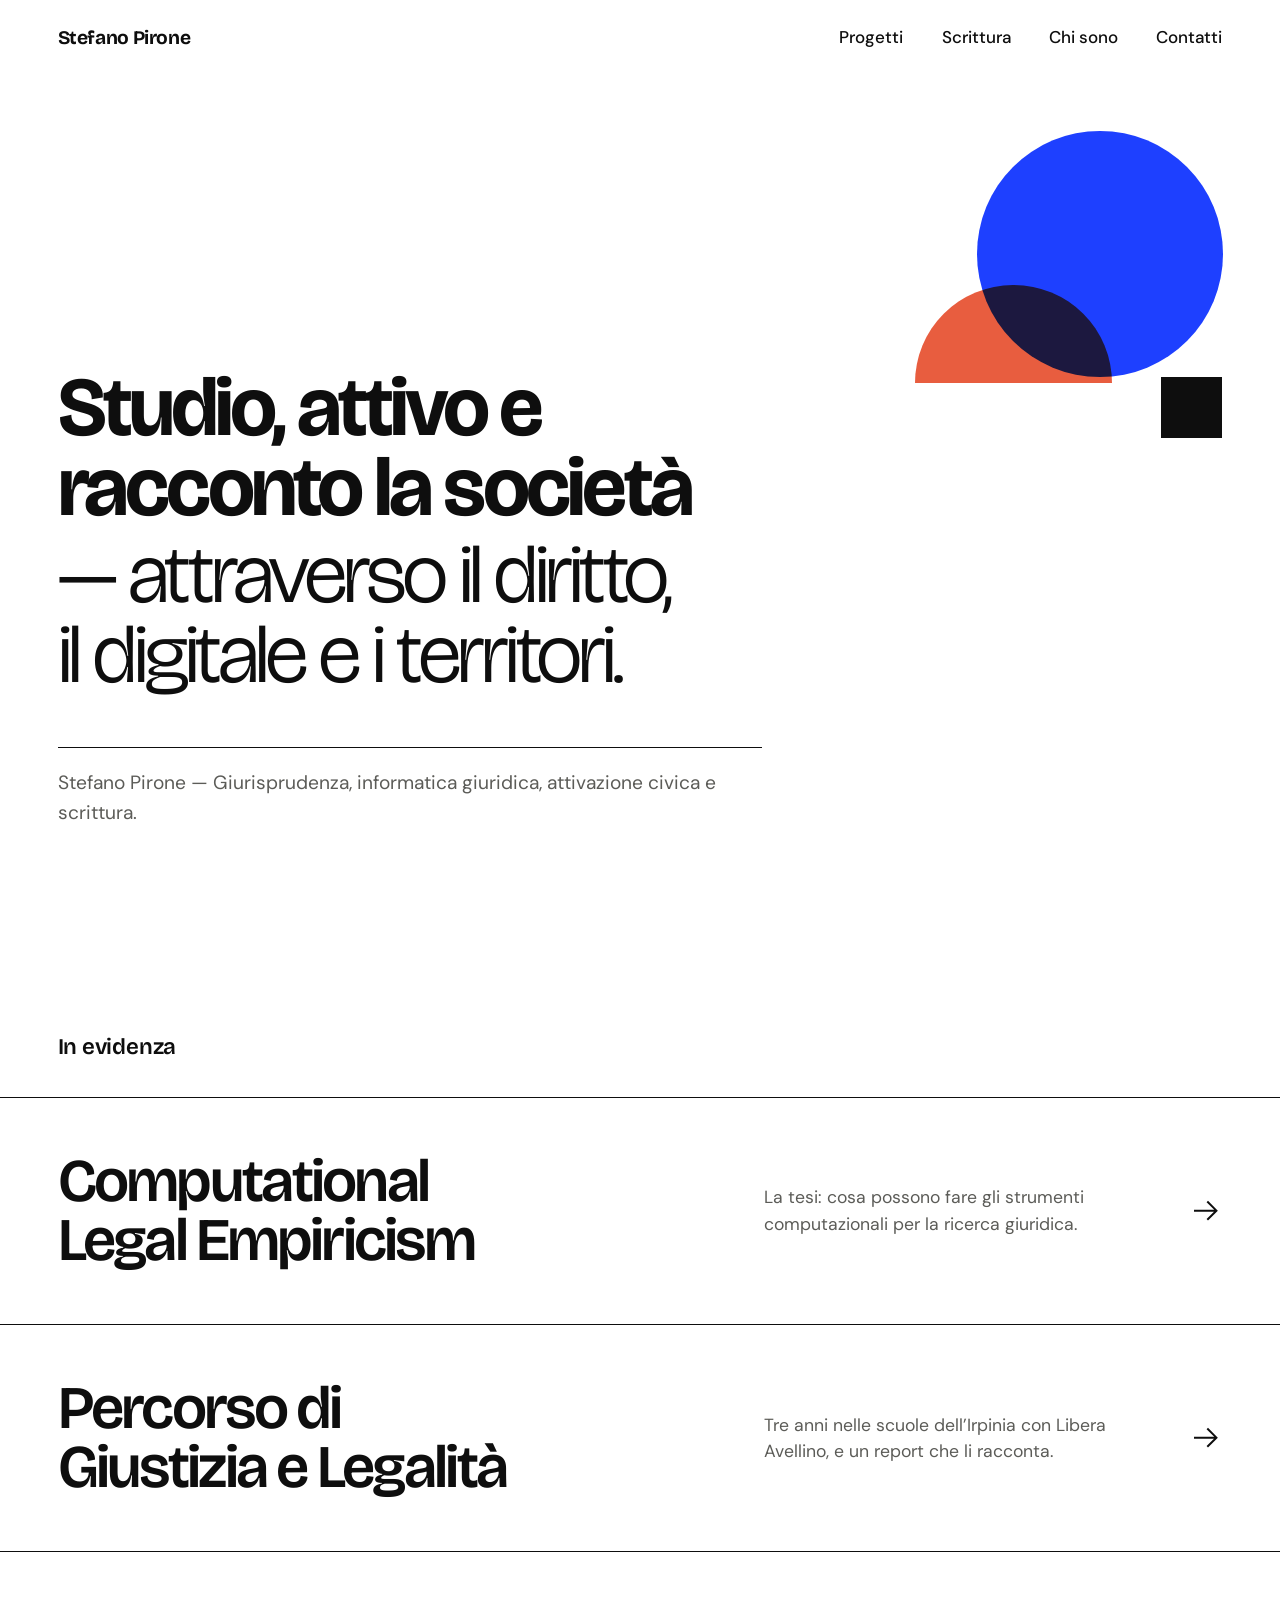
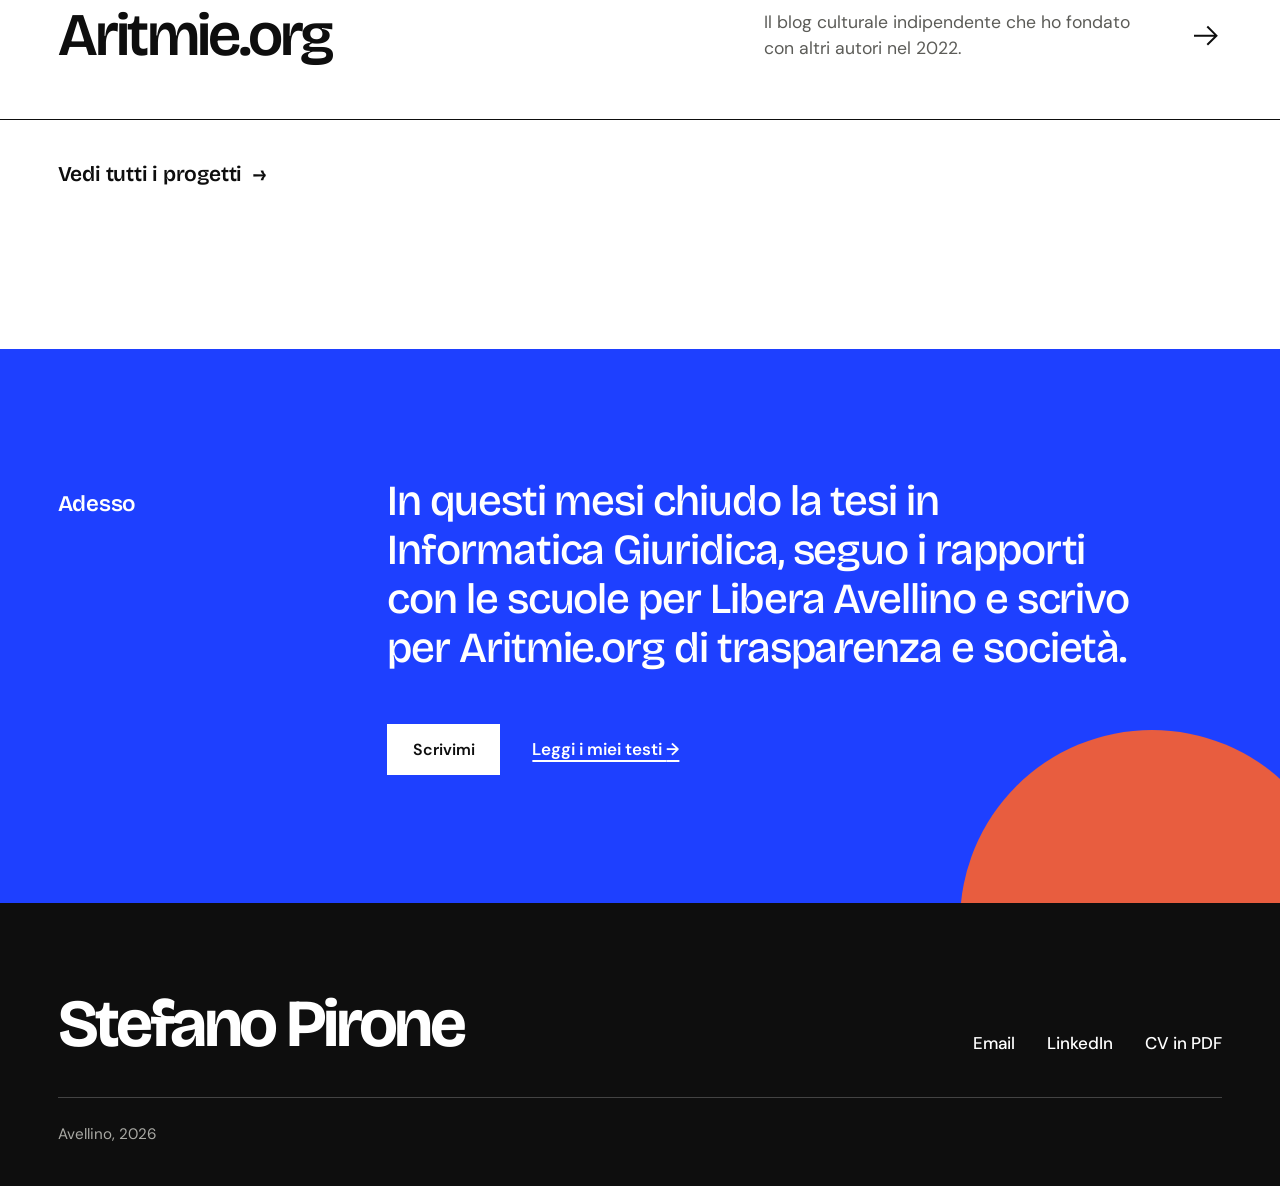
==== index.html @ c784db2e "Add files via upload" ====
<!doctype html>
<html lang="it">
<head>
  <meta charset="utf-8" />
  <meta name="viewport" content="width=device-width, initial-scale=1" />
  <title>Stefano Pirone</title>
  <meta name="description" content="Stefano Pirone. Studio, attivo e racconto la società attraverso il diritto, il digitale e i territori. Giurisprudenza, informatica giuridica, attivazione civica e scrittura." />
  <meta name="theme-color" content="#FFFFFF" />
  <meta property="og:type" content="website" />
  <meta property="og:locale" content="it_IT" />
  <meta property="og:title" content="Stefano Pirone" />
  <meta property="og:description" content="Studio, attivo e racconto la società attraverso il diritto, il digitale e i territori." />
  <link rel="icon" href="/assets/favicon.svg" type="image/svg+xml" />

  <link rel="preconnect" href="https://fonts.googleapis.com" />
  <link rel="preconnect" href="https://fonts.gstatic.com" crossorigin />
  <link rel="stylesheet" href="https://fonts.googleapis.com/css2?family=Bricolage+Grotesque:opsz,wght@12..96,300..800&family=DM+Sans:opsz,wght@9..40,400..600&display=swap" />
  <link rel="stylesheet" href="/assets/css/style.css" />

  <script>document.documentElement.className += " js";</script>
  <script src="/data/content.js" defer></script>
  <script src="/assets/js/main.js" defer></script>
</head>
<body>
  <a class="skip-link" href="#contenuto">Vai al contenuto</a>

  <!-- ============ NAVBAR ============ -->
  <header class="nav">
    <div class="nav__inner wrap">
      <a class="nav__brand" href="/">Stefano Pirone</a>

      <button class="nav__toggle" type="button" aria-expanded="false" aria-controls="nav-menu">
        <span class="nav__toggle-label">Menu</span>
        <span class="nav__toggle-icon" aria-hidden="true"><span></span><span></span></span>
      </button>

      <nav class="nav__menu" id="nav-menu" aria-label="Navigazione principale">
        <ul class="nav__links">
          <li><a href="/progetti" data-section="progetti">Progetti</a></li>
          <li><a href="/scrittura" data-section="scrittura">Scrittura</a></li>
          <li><a href="/chi-sono" data-section="chi-sono">Chi sono</a></li>
          <li><a href="/contatti" data-section="contatti">Contatti</a></li>
        </ul>
      </nav>
    </div>
  </header>

  <main id="contenuto" tabindex="-1">

    <!-- ===================================================== HOME -->
    <section class="view" data-view="home" aria-labelledby="home-title">
      <div class="hero wrap">
        <h1 class="hero__title" id="home-title" tabindex="-1">
          <span class="hero__line"><span class="v v--1">Studio</span>, <span class="v v--2">attivo</span> e <span class="v v--3">racconto</span> la società</span>
          <span class="hero__line hero__tail">— attraverso il diritto, il digitale e i territori.</span>
        </h1>
        <p class="hero__sub">Stefano Pirone — Giurisprudenza, informatica giuridica, attivazione civica e scrittura.</p>

        <div class="hero__art" aria-hidden="true">
          <span class="shape shape--circle"></span>
          <span class="shape shape--half"></span>
          <span class="shape shape--square"></span>
        </div>
      </div>

      <div class="featured">
        <div class="wrap">
          <h2 class="section-title">In evidenza</h2>
        </div>
        <ul class="rows rows--big" id="featured-list"></ul>
        <div class="wrap">
          <a class="more" href="/progetti">Vedi tutti i progetti <span class="more__arrow" aria-hidden="true">→</span></a>
        </div>
      </div>

      <div class="now">
        <div class="wrap now__inner">
          <h2 class="now__title">Adesso</h2>
          <p class="now__text" id="now-text"></p>
          <div class="now__actions">
            <a class="btn btn--light" href="/contatti">Scrivimi</a>
            <a class="link-light" href="/scrittura">Leggi i miei testi <span aria-hidden="true">→</span></a>
          </div>
        </div>
        <span class="now__shape" aria-hidden="true"></span>
      </div>
    </section>

    <!-- ================================================= PROGETTI -->
    <section class="view" data-view="progetti" aria-labelledby="projects-title">
      <header class="page-head wrap">
        <h1 class="page-title" id="projects-title" tabindex="-1">Progetti</h1>
        <p class="page-intro">Tre modi di stare dentro la società: analizzarla, attivarla, raccontarla.</p>

        <div class="filters" role="group" aria-label="Filtra i progetti">
          <button class="filter" type="button" data-filter="tutti" aria-pressed="true">Tutti</button>
          <button class="filter" type="button" data-filter="analizzare" aria-pressed="false">Analizzare</button>
          <button class="filter" type="button" data-filter="attivare" aria-pressed="false">Attivare</button>
          <button class="filter" type="button" data-filter="raccontare" aria-pressed="false">Raccontare</button>
        </div>
        <p class="sr-only" id="filter-status" role="status" aria-live="polite"></p>
      </header>

      <ul class="rows rows--list" id="projects-list"></ul>
    </section>

    <!-- ========================================= SCHEDA PROGETTO -->
    <section class="view" data-view="progetto" aria-labelledby="project-title">
      <article class="detail" id="project-detail"></article>
    </section>

    <!-- ================================================ SCRITTURA -->
    <section class="view" data-view="scrittura" aria-labelledby="writing-title">
      <header class="page-head wrap">
        <h1 class="page-title" id="writing-title" tabindex="-1">Scrittura</h1>
        <p class="page-intro">Report, articoli e appunti. Quello che scrivo per capire meglio quello che faccio.</p>
      </header>

      <ol class="rows rows--list" id="writing-list"></ol>
    </section>

    <!-- ================================================= CHI SONO -->
    <section class="view" data-view="chi-sono" aria-labelledby="about-title">
      <header class="page-head wrap">
        <h1 class="page-title" id="about-title" tabindex="-1">Chi sono</h1>
      </header>

      <div class="about wrap">
        <div class="about__bio" id="about-bio"></div>
        <div class="about__art" aria-hidden="true">
          <span class="shape shape--circle"></span>
          <span class="shape shape--half"></span>
        </div>
      </div>

      <div class="education wrap">
        <h2 class="section-title">Formazione</h2>
        <ul class="education__list" id="education-list"></ul>
      </div>

      <div class="cv">
        <div class="wrap cv__inner">
          <p class="cv__text">Il percorso completo, con date ed esperienze, è nel CV.</p>
          <a class="btn btn--dark" id="cv-link" href="/files/cv-stefano-pirone.pdf" target="_blank" rel="noopener">
            Scarica il CV in PDF <span aria-hidden="true">↓</span><span class="sr-only"> (si apre in una nuova scheda)</span>
          </a>
        </div>
      </div>
    </section>

    <!-- ================================================= CONTATTI -->
    <section class="view" data-view="contatti" aria-labelledby="contact-title">
      <div class="contact wrap">
        <div class="contact__intro">
          <h1 class="page-title" id="contact-title" tabindex="-1">Scrivimi.</h1>
          <p class="page-intro">Per collaborazioni editoriali, progetti civici, ricerca o opportunità di lavoro.</p>
          <ul class="contact__links">
            <li><a class="contact__email" href="mailto:stefano.pirone18@gmail.com">stefano.pirone18@gmail.com</a></li>
            <li><a class="contact__linkedin" href="https://www.linkedin.com/in/stefano-pirone" target="_blank" rel="noopener">LinkedIn <span aria-hidden="true">↗</span><span class="sr-only"> (si apre in una nuova scheda)</span></a></li>
          </ul>
        </div>

        <!-- Modulo statico: Netlify Forms lo rileva al deploy. Non rinominare i campi. -->
        <form class="form" name="contatti" method="POST" action="/grazie" data-netlify="true" netlify-honeypot="bot-field" novalidate>
          <input type="hidden" name="form-name" value="contatti" />
          <input type="hidden" name="subject" value="Nuovo messaggio dal sito — %{submissionId}" />
          <p class="hidden-field" aria-hidden="true">
            <label>Non compilare questo campo: <input name="bot-field" tabindex="-1" autocomplete="off" /></label>
          </p>

          <div class="field">
            <label for="f-nome">Nome</label>
            <input id="f-nome" name="nome" type="text" autocomplete="name" required aria-describedby="e-nome" />
            <p class="field__error" id="e-nome"></p>
          </div>
          <div class="field">
            <label for="f-email">Email</label>
            <input id="f-email" name="email" type="email" autocomplete="email" required aria-describedby="e-email" />
            <p class="field__error" id="e-email"></p>
          </div>
          <div class="field">
            <label for="f-messaggio">Messaggio</label>
            <textarea id="f-messaggio" name="messaggio" rows="5" required aria-describedby="e-messaggio"></textarea>
            <p class="field__error" id="e-messaggio"></p>
          </div>

          <div class="form__actions">
            <button class="btn btn--blue" type="submit">Invia <span aria-hidden="true">→</span></button>
            <p class="form__status" role="status" aria-live="polite"></p>
          </div>
        </form>
      </div>
    </section>

    <!-- ====================================================== 404 -->
    <section class="view" data-view="404" aria-labelledby="nf-title">
      <header class="page-head wrap">
        <h1 class="page-title" id="nf-title" tabindex="-1">Questa pagina non c’è.</h1>
        <p class="page-intro">Forse il link è cambiato. Riparti dalla home o dai progetti.</p>
        <p><a class="more" href="/">Torna alla home <span class="more__arrow" aria-hidden="true">→</span></a></p>
      </header>
    </section>
  </main>

  <!-- ============ FOOTER ============ -->
  <footer class="footer">
    <div class="wrap footer__inner">
      <p class="footer__name"><a href="/">Stefano Pirone</a></p>
      <ul class="footer__links">
        <li><a href="mailto:stefano.pirone18@gmail.com">Email</a></li>
        <li><a href="https://www.linkedin.com/in/stefano-pirone" target="_blank" rel="noopener">LinkedIn<span class="sr-only"> (si apre in una nuova scheda)</span></a></li>
        <li><a href="/files/cv-stefano-pirone.pdf" target="_blank" rel="noopener">CV in PDF<span class="sr-only"> (si apre in una nuova scheda)</span></a></li>
      </ul>
      <p class="footer__meta">Avellino, <span id="year">2026</span></p>
    </div>
  </footer>
</body>
</html>
---- assets/css/style.css ----
/* =====================================================================
   Stefano Pirone — design system
   Palette a blocchi di colore: bianco, nero, blu cobalto pieno,
   terracotta per gli accenti, grigio chiarissimo per gli stacchi.
   Titoli: Bricolage Grotesque · Testi: DM Sans
   ===================================================================== */

:root {
  --white: #ffffff;
  --ink: #0e0e0e;
  --blue: #1e40ff;
  --terra: #e85d3f;
  --mist: #f3f3f1;
  --muted: #5c5c58;          /* testo secondario su bianco (contrasto 6,6:1) */
  --error: #b5361c;          /* terracotta scura, leggibile su bianco */

  --display: "Bricolage Grotesque", "Helvetica Neue", Arial, sans-serif;
  --sans: "DM Sans", "Helvetica Neue", Arial, sans-serif;

  --max: 1440px;
  --pad: clamp(20px, 4.5vw, 72px);
  /* margine interno per gli elementi a tutta larghezza, allineato al contenuto */
  --bleed: max(var(--pad), calc((100% - var(--max)) / 2 + var(--pad)));
  --nav-h: 76px;

  --ease: cubic-bezier(0.22, 1, 0.36, 1);
}

/* ---------- Base ---------- */
*, *::before, *::after { box-sizing: border-box; }

html {
  -webkit-text-size-adjust: 100%;
  text-size-adjust: 100%;
  scroll-padding-top: calc(var(--nav-h) + 16px);
}

body {
  margin: 0;
  background: var(--white);
  color: var(--ink);
  font-family: var(--sans);
  font-size: 1.0625rem;
  line-height: 1.6;
  -webkit-font-smoothing: antialiased;
  -moz-osx-font-smoothing: grayscale;
  text-rendering: optimizeLegibility;
}
body.menu-open { overflow: hidden; }

h1, h2, h3 { font-family: var(--display); font-weight: 700; margin: 0; text-wrap: balance; }
p { margin: 0; }
a { color: inherit; }
img, svg { display: block; max-width: 100%; }
button, input, textarea { font: inherit; color: inherit; }

::selection { background: var(--blue); color: var(--white); }

:focus-visible { outline: 3px solid var(--blue); outline-offset: 3px; }
[tabindex="-1"]:focus { outline: none; }

.wrap {
  width: 100%;
  max-width: var(--max);
  margin-inline: auto;
  padding-inline: var(--pad);
}

.sr-only {
  position: absolute !important;
  width: 1px; height: 1px;
  padding: 0; margin: -1px;
  overflow: hidden; clip: rect(0 0 0 0);
  white-space: nowrap; border: 0;
}

.skip-link {
  position: absolute; left: 16px; top: -100px; z-index: 100;
  background: var(--ink); color: var(--white);
  padding: 12px 18px; font-weight: 600; text-decoration: none;
}
.skip-link:focus { top: 12px; }

/* Viste: con JavaScript se ne vede una alla volta; senza, tutte in fila */
.js .view { display: none; }
.js .view.is-active { display: block; }

/* =====================================================================
   NAVBAR
   ===================================================================== */
.nav {
  position: sticky; top: 0; z-index: 50;
  background: var(--white);
  border-bottom: 1px solid transparent;
  transition: border-color 0.3s;
  view-transition-name: site-nav;
}
.nav.is-scrolled { border-bottom-color: var(--ink); }

.nav__inner {
  height: var(--nav-h);
  display: flex; align-items: center; justify-content: space-between; gap: 24px;
}

.nav__brand {
  position: relative; z-index: 2;
  font-family: var(--display);
  font-weight: 700; font-size: 1.2rem; letter-spacing: -0.02em;
  text-decoration: none;
}

.nav__links {
  list-style: none; margin: 0; padding: 0;
  display: flex; gap: clamp(20px, 3vw, 44px);
}

.nav__links a,
.footer__links a,
.more,
.contact__linkedin,
.detail__meta a {
  text-decoration: none;
  background-image: linear-gradient(var(--terra), var(--terra));
  background-repeat: no-repeat;
  background-position: 0 100%;
  background-size: 0% 2px;
  transition: background-size 0.4s var(--ease), color 0.25s;
}
.nav__links a { font-weight: 500; padding: 6px 0; }
.nav__links a:hover,
.nav__links a[aria-current="page"],
.footer__links a:hover,
.more:hover,
.contact__linkedin:hover,
.detail__meta a:hover { background-size: 100% 2px; }

.nav__toggle {
  display: none;
  position: relative; z-index: 2;
  align-items: center; gap: 10px;
  background: none; border: 0; padding: 8px 0; cursor: pointer;
  font-weight: 500;
}
.nav__toggle-icon { display: grid; gap: 6px; width: 22px; }
.nav__toggle-icon span {
  display: block; height: 2px; background: currentColor;
  transition: transform 0.35s var(--ease);
}

@media (max-width: 760px) {
  .nav__toggle { display: inline-flex; }

  .nav__menu {
    position: fixed; inset: 0; z-index: 1;
    display: flex; align-items: flex-end;
    padding: calc(var(--nav-h) + 24px) var(--pad) 56px;
    background: var(--blue); color: var(--white);
    opacity: 0; visibility: hidden;
    transition: opacity 0.3s, visibility 0s 0.3s;
  }
  .nav.is-open .nav__menu { opacity: 1; visibility: visible; transition: opacity 0.3s; }
  .nav.is-open { background: var(--blue); border-bottom-color: transparent; }
  .nav.is-open .nav__brand,
  .nav.is-open .nav__toggle { color: var(--white); }
  .nav.is-open :focus-visible { outline-color: var(--white); }

  .nav__links { flex-direction: column; gap: 4px; }
  .nav__links a {
    font-family: var(--display); font-weight: 600;
    font-size: clamp(2.4rem, 11vw, 3.6rem); letter-spacing: -0.035em; line-height: 1.15;
    background-size: 0% 4px;
  }
  .nav__links a[aria-current="page"],
  .nav__links a:hover { background-size: 100% 4px; }

  .nav.is-open .nav__toggle-icon span:first-child { transform: translateY(4px) rotate(45deg); }
  .nav.is-open .nav__toggle-icon span:last-child { transform: translateY(-4px) rotate(-45deg); }
}

/* =====================================================================
   ELEMENTI COMUNI
   ===================================================================== */
.section-title {
  font-weight: 600;
  font-size: clamp(1.15rem, 1rem + 0.5vw, 1.5rem);
  letter-spacing: -0.01em;
  margin-bottom: clamp(20px, 2.5vw, 32px);
}

.more {
  display: inline-flex; align-items: center; gap: 0.5em;
  margin-top: clamp(28px, 3vw, 40px);
  font-family: var(--display); font-weight: 600;
  font-size: clamp(1.1rem, 1rem + 0.4vw, 1.375rem);
  letter-spacing: -0.01em;
  padding-bottom: 4px;
}
.more__arrow { display: inline-block; transition: transform 0.4s var(--ease); }
.more:hover .more__arrow { transform: translateX(6px); }

.btn {
  display: inline-flex; align-items: center; gap: 0.6em;
  padding: 1rem 1.6rem;
  border: 0; border-radius: 0;
  font-family: var(--sans); font-weight: 600; font-size: 1rem; line-height: 1.2;
  text-decoration: none; cursor: pointer;
  transition: background-color 0.3s, color 0.3s;
}
.btn--light { background: var(--white); color: var(--ink); }
.btn--light:hover { background: var(--ink); color: var(--white); }
.btn--dark { background: var(--ink); color: var(--white); }
.btn--dark:hover { background: var(--blue); }
.btn--blue { background: var(--blue); color: var(--white); }
.btn--blue:hover { background: var(--ink); }
.btn:disabled { opacity: 0.6; cursor: progress; }

/* Forme geometriche (cerchio = analizzare, semicerchio = attivare, quadrato = raccontare) */
.shape { position: absolute; display: block; }
.shape--circle { background: var(--blue); border-radius: 50%; }
.shape--half { background: var(--terra); border-radius: 999px 999px 0 0; mix-blend-mode: multiply; }
.shape--square { background: var(--ink); }

/* =====================================================================
   HOME — HERO
   ===================================================================== */
.hero {
  display: grid;
  grid-template-columns: minmax(0, 1fr) clamp(140px, 24vw, 380px);
  grid-template-rows: 1fr auto;
  column-gap: clamp(20px, 3vw, 56px);
  min-height: calc(100svh - var(--nav-h));
  padding-top: clamp(32px, 6vh, 80px);
  padding-bottom: clamp(40px, 8vh, 96px);
}

.hero__title {
  grid-column: 1; grid-row: 1; align-self: end;
  font-size: clamp(2.5rem, 0.9rem + 5.4vw, 7rem);
  line-height: 0.96;
  letter-spacing: -0.045em;
  font-variation-settings: "opsz" 96;
}
.hero__line { display: block; }
.hero__tail { font-weight: 300; margin-top: 0.08em; }

.v { transition: color 0.3s; }
.hero:has(.v--1:hover) .v--1 { color: var(--blue); }
.hero:has(.v--2:hover) .v--2 { color: var(--terra); }

.hero__sub {
  grid-column: 1 / -1; grid-row: 2;
  margin-top: clamp(28px, 4vw, 56px);
  padding-top: 20px;
  border-top: 1px solid var(--ink);
  max-width: 44rem;
  font-size: clamp(1rem, 0.92rem + 0.35vw, 1.2rem);
  color: var(--muted);
}

.hero__art {
  grid-column: 2; grid-row: 1; align-self: start;
  position: relative;
  width: 100%; aspect-ratio: 1;
}
.hero__art .shape--circle { top: 0; right: 0; width: 80%; aspect-ratio: 1; transition: scale 0.6s var(--ease); }
.hero__art .shape--half { left: 0; top: 50%; width: 64%; aspect-ratio: 2 / 1; transform-origin: 50% 100%; transition: scale 0.6s var(--ease); }
.hero__art .shape--square { right: 0; bottom: 0; width: 20%; aspect-ratio: 1; transition: scale 0.6s var(--ease); }

.hero:has(.v--1:hover) .shape--circle { scale: 1.06; }
.hero:has(.v--2:hover) .shape--half { scale: 1.12; }
.hero:has(.v--3:hover) .shape--square { scale: 1.5; }

@media (max-width: 760px) {
  .hero {
    grid-template-columns: 1fr;
    grid-template-rows: auto 1fr auto;
    min-height: calc(92svh - var(--nav-h));
  }
  .hero__art { grid-row: 1; justify-self: end; width: clamp(110px, 34vw, 170px); margin-bottom: 40px; }
  .hero__title { grid-row: 2; }
  .hero__sub { grid-row: 3; }
}

/* =====================================================================
   RIGHE A TUTTA LARGHEZZA (in evidenza, progetti, scrittura)
   ===================================================================== */
.rows { list-style: none; margin: 0; padding: 0; border-top: 1px solid var(--ink); }
.rows > li { border-bottom: 1px solid var(--ink); }
.rows > li[hidden] { display: none; }

.row {
  position: relative; isolation: isolate;
  display: grid;
  grid-template-columns: minmax(0, 7fr) minmax(0, 4fr) auto;
  align-items: center;
  column-gap: clamp(20px, 4vw, 72px);
  padding-block: clamp(28px, 3.4vw, 52px);
  padding-inline: var(--bleed);
  color: var(--ink);
  text-decoration: none;
  transition: color 0.35s;
}
.row::before {
  content: ""; position: absolute; inset: -1px 0; z-index: -1;
  background: var(--blue);
  transform: scaleY(0); transform-origin: 50% 100%;
  transition: transform 0.55s var(--ease);
}

.row__title {
  font-family: var(--display); font-weight: 600;
  font-size: clamp(1.45rem, 1rem + 1.6vw, 2.5rem);
  line-height: 1.02; letter-spacing: -0.03em;
  text-wrap: balance;
}
.row__text { color: var(--muted); font-size: clamp(0.98rem, 0.94rem + 0.2vw, 1.1rem); line-height: 1.5; transition: color 0.35s; }
.row__meta { display: block; color: var(--ink); font-weight: 500; margin-bottom: 4px; transition: color 0.35s; }
.row__arrow { width: clamp(26px, 2.6vw, 42px); transition: transform 0.5s var(--ease); }

a.row:focus-visible { outline: none; color: var(--white); }
a.row:focus-visible::before { transform: scaleY(1); }
a.row:focus-visible .row__text,
a.row:focus-visible .row__meta { color: var(--white); }

@media (hover: hover) {
  a.row:hover { color: var(--white); }
  a.row:hover::before { transform: scaleY(1); }
  a.row:hover .row__text,
  a.row:hover .row__meta { color: var(--white); }
  a.row:hover .row__arrow { transform: translateX(10px); }
}

/* Variante grande per la home */
.rows--big .row__title { font-size: clamp(2rem, 0.9rem + 3.6vw, 4.75rem); line-height: 0.98; letter-spacing: -0.045em; }
.rows--big .row { padding-block: clamp(32px, 4.2vw, 64px); }

.rows__empty { padding-block: 40px; color: var(--muted); }

@media (max-width: 760px) {
  .row { grid-template-columns: minmax(0, 1fr) auto; row-gap: 12px; align-items: start; }
  .row__title { grid-column: 1; grid-row: 1; }
  .row__arrow { grid-column: 2; grid-row: 1; margin-top: 4px; }
  .row__text { grid-column: 1 / -1; grid-row: 2; }
}

/* Animazioni del filtro */
.is-filtering > .rows__item { view-transition-name: var(--vt); }
.rows__item.is-entering { animation: rise 0.5s var(--ease) both; }

/* =====================================================================
   HOME — FEATURED E BLOCCO "ADESSO"
   ===================================================================== */
.featured { padding-top: clamp(72px, 10vw, 150px); }

.now {
  position: relative; overflow: hidden;
  margin-top: clamp(96px, 12vw, 190px);
  padding-block: clamp(72px, 10vw, 160px);
  background: var(--blue); color: var(--white);
}
.now :focus-visible { outline-color: var(--white); }

.now__inner {
  position: relative; z-index: 1;
  display: grid;
  grid-template-columns: minmax(0, 3fr) minmax(0, 9fr);
  column-gap: clamp(20px, 4vw, 72px);
}
.now__title { font-weight: 600; font-size: clamp(1.15rem, 1rem + 0.5vw, 1.5rem); letter-spacing: -0.01em; padding-top: 0.4em; }
.now__text {
  font-family: var(--display); font-weight: 500;
  font-size: clamp(1.55rem, 1rem + 2.1vw, 3.1rem);
  line-height: 1.14; letter-spacing: -0.025em;
  max-width: 28ch;
  text-wrap: pretty;
}
.now__actions {
  grid-column: 2;
  display: flex; flex-wrap: wrap; align-items: center; gap: 20px 32px;
  margin-top: clamp(36px, 4vw, 56px);
}
.link-light {
  font-weight: 600; text-decoration: underline;
  text-decoration-thickness: 2px; text-underline-offset: 0.3em;
  transition: text-decoration-color 0.3s;
}
.link-light:hover { text-decoration-color: var(--terra); }

.now__shape {
  position: absolute; right: -5%; bottom: -38%;
  width: clamp(180px, 30vw, 460px); aspect-ratio: 1;
  border-radius: 50%; background: var(--terra);
}

@media (max-width: 760px) {
  .now__inner { grid-template-columns: 1fr; }
  .now__title { margin-bottom: 20px; }
  .now__actions { grid-column: 1; }
  .now__shape { width: 160px; right: -60px; bottom: -80px; }
  .now { padding-bottom: 140px; }
}

/* =====================================================================
   PAGINE INTERNE — INTESTAZIONE
   ===================================================================== */
.page-head {
  padding-top: clamp(56px, 9vw, 150px);
  padding-bottom: clamp(40px, 5vw, 72px);
}
.page-title {
  font-size: clamp(3.2rem, 0.8rem + 9vw, 10.5rem);
  line-height: 0.9; letter-spacing: -0.055em;
  font-variation-settings: "opsz" 96;
}
.page-intro {
  margin-top: clamp(20px, 2.5vw, 36px);
  max-width: 34ch;
  font-size: clamp(1.1rem, 0.98rem + 0.6vw, 1.5rem);
  line-height: 1.4;
  color: var(--muted);
}

/* Filtro testuale */
.filters {
  display: flex; flex-wrap: wrap; gap: 8px clamp(22px, 3vw, 44px);
  margin-top: clamp(40px, 6vw, 88px);
}
.filter {
  padding: 4px 0 6px;
  border: 0; background: none; cursor: pointer;
  font-family: var(--display); font-weight: 500;
  font-size: clamp(1.1rem, 1rem + 0.45vw, 1.45rem);
  letter-spacing: -0.015em;
  color: var(--muted);
  background-image: linear-gradient(var(--terra), var(--terra));
  background-repeat: no-repeat; background-position: 0 100%; background-size: 0% 3px;
  transition: color 0.25s, background-size 0.4s var(--ease);
}
.filter:hover { color: var(--ink); }
.filter[aria-pressed="true"] { color: var(--ink); background-size: 100% 3px; }

/* =====================================================================
   SCHEDA PROGETTO
   ===================================================================== */
.back {
  display: inline-flex; gap: 0.5em;
  margin-top: clamp(28px, 4vw, 48px);
  color: var(--muted); font-weight: 500; text-decoration: none;
  transition: color 0.25s;
}
.back:hover { color: var(--ink); }

.detail__head {
  display: grid;
  grid-template-columns: minmax(0, 1fr) auto;
  column-gap: clamp(24px, 5vw, 80px);
  padding-top: clamp(40px, 7vw, 120px);
  padding-bottom: clamp(40px, 5vw, 80px);
}
.detail__meta {
  grid-column: 1;
  display: flex; flex-wrap: wrap; gap: 4px 0;
  color: var(--muted);
}
.detail__meta > * + *::before { content: "/"; margin: 0 0.7em; color: var(--ink); opacity: 0.35; }
.detail__meta a { color: var(--ink); font-weight: 500; }

.detail__title {
  grid-column: 1;
  margin-top: clamp(16px, 2vw, 28px);
  max-width: 15ch;
  font-size: clamp(2.6rem, 0.9rem + 6vw, 8rem);
  line-height: 0.94; letter-spacing: -0.05em;
  font-variation-settings: "opsz" 96;
}
.detail__shape {
  grid-column: 2; grid-row: 1 / span 2; align-self: end;
  width: clamp(72px, 13vw, 210px); aspect-ratio: 1;
  background: var(--blue); border-radius: 50%;
}
.detail__head--attivare .detail__shape { background: var(--terra); aspect-ratio: 2 / 1; border-radius: 999px 999px 0 0; }
.detail__head--raccontare .detail__shape { background: var(--ink); border-radius: 0; width: clamp(56px, 9vw, 150px); }

.detail__body {
  display: grid;
  grid-template-columns: minmax(0, 5fr) minmax(0, 7fr);
  column-gap: clamp(24px, 5vw, 96px);
  row-gap: 32px;
  padding-top: clamp(32px, 4vw, 56px);
  border-top: 1px solid var(--ink);
}
.detail__lead {
  font-family: var(--display); font-weight: 500;
  font-size: clamp(1.4rem, 1rem + 1.3vw, 2.2rem);
  line-height: 1.18; letter-spacing: -0.02em;
  text-wrap: pretty;
}
.detail__text p { max-width: 60ch; font-size: 1.125rem; line-height: 1.7; }
.detail__text p + p { margin-top: 1.1em; }

.detail__links { list-style: none; margin: 40px 0 0; padding: 0; max-width: 60ch; }
.detail__link {
  display: flex; justify-content: space-between; align-items: center; gap: 20px;
  padding: 18px 0;
  border-top: 1px solid var(--ink);
  font-family: var(--display); font-weight: 600; font-size: 1.25rem; letter-spacing: -0.015em;
  text-decoration: none;
  transition: color 0.25s;
}
.detail__links li:last-child .detail__link { border-bottom: 1px solid var(--ink); }
.detail__link-arrow { width: 26px; flex: none; transition: transform 0.4s var(--ease); }
.detail__link:hover { color: var(--blue); }
.detail__link:hover .detail__link-arrow { transform: translate(4px, -4px); }

.row--next {
  margin-top: clamp(96px, 11vw, 180px);
  grid-template-columns: minmax(0, 1fr) auto;
  border-top: 1px solid var(--ink);
  border-bottom: 1px solid var(--ink);
}
.row--next .row__text { grid-column: 1; grid-row: 1; margin-bottom: 8px; }
.row--next .row__title { grid-column: 1; grid-row: 2; font-size: clamp(1.8rem, 1rem + 2.8vw, 3.75rem); letter-spacing: -0.04em; }
.row--next .row__arrow { grid-column: 2; grid-row: 1 / span 2; align-self: center; }

@media (max-width: 760px) {
  .detail__head { grid-template-columns: 1fr; }
  .detail__shape { grid-column: 1; grid-row: 1; justify-self: end; margin-bottom: 28px; width: 72px; }
  .detail__head--raccontare .detail__shape { width: 56px; }
  .detail__meta { grid-row: 2; }
  .detail__title { grid-row: 3; }
  .detail__body { grid-template-columns: 1fr; }
  .row--next .row__text { grid-row: 1; }
}

/* =====================================================================
   CHI SONO
   ===================================================================== */
.about {
  display: grid;
  grid-template-columns: minmax(0, 8fr) minmax(0, 4fr);
  column-gap: clamp(24px, 5vw, 96px);
}
.about__bio p { max-width: 62ch; font-size: 1.125rem; line-height: 1.7; }
.about__bio p:first-child {
  max-width: 34ch;
  margin-bottom: 1.4em;
  font-family: var(--display); font-weight: 500;
  font-size: clamp(1.4rem, 1rem + 1.4vw, 2.25rem);
  line-height: 1.22; letter-spacing: -0.02em;
  text-wrap: pretty;
}
.about__art {
  position: relative; justify-self: end;
  width: clamp(120px, 20vw, 300px); aspect-ratio: 1;
}
.about__art .shape--circle { inset: 0 0 auto auto; width: 70%; aspect-ratio: 1; }
.about__art .shape--half { left: 0; bottom: 0; width: 70%; aspect-ratio: 2 / 1; border-radius: 0 0 999px 999px; }

.education { margin-top: clamp(80px, 10vw, 160px); }
.education__list { list-style: none; margin: 0; padding: 0; border-top: 1px solid var(--ink); }
.education__item {
  display: grid;
  grid-template-columns: minmax(0, 6fr) minmax(0, 4fr) minmax(0, 2fr);
  column-gap: clamp(20px, 4vw, 72px);
  padding-block: 22px;
  border-bottom: 1px solid var(--ink);
}
.education__title { font-family: var(--display); font-weight: 600; font-size: clamp(1.1rem, 1rem + 0.5vw, 1.4rem); line-height: 1.25; letter-spacing: -0.015em; }
.education__where { color: var(--muted); }
.education__year { color: var(--muted); text-align: right; }

.cv {
  margin-top: clamp(80px, 10vw, 160px);
  padding-block: clamp(48px, 7vw, 104px);
  background: var(--mist);
}
.cv__inner { display: flex; flex-wrap: wrap; align-items: center; justify-content: space-between; gap: 28px; }
.cv__text {
  max-width: 24ch;
  font-family: var(--display); font-weight: 500;
  font-size: clamp(1.4rem, 1rem + 1.4vw, 2.2rem);
  line-height: 1.15; letter-spacing: -0.025em;
}

@media (max-width: 760px) {
  .about { grid-template-columns: 1fr; }
  .about__art { grid-row: 1; width: 110px; margin-bottom: 36px; }
  .education__item { grid-template-columns: 1fr auto; row-gap: 4px; }
  .education__title { grid-column: 1 / -1; }
}

/* =====================================================================
   CONTATTI
   ===================================================================== */
.contact {
  display: grid;
  grid-template-columns: minmax(0, 6fr) minmax(0, 5fr);
  column-gap: clamp(40px, 7vw, 140px);
  row-gap: 64px;
  padding-top: clamp(56px, 9vw, 150px);
  padding-bottom: clamp(80px, 10vw, 160px);
}
.contact__links { list-style: none; margin: clamp(40px, 5vw, 72px) 0 0; padding: 0; display: grid; gap: 18px; }
.contact__email {
  font-family: var(--display); font-weight: 600;
  font-size: clamp(1.35rem, 0.9rem + 2vw, 2.6rem);
  letter-spacing: -0.03em; line-height: 1.15;
  overflow-wrap: anywhere;
  text-decoration: underline;
  text-decoration-color: var(--terra);
  text-decoration-thickness: 3px;
  text-underline-offset: 0.2em;
  transition: color 0.25s;
}
.contact__email:hover { color: var(--blue); }
.contact__linkedin { font-family: var(--display); font-weight: 500; font-size: 1.3rem; justify-self: start; padding-bottom: 2px; }

.form { align-self: end; }
.field + .field { margin-top: 32px; }
.field label { display: block; font-weight: 500; font-size: 0.95rem; }
.field input,
.field textarea {
  display: block; width: 100%;
  padding: 10px 0 12px;
  border: 0; border-bottom: 1.5px solid var(--ink); border-radius: 0;
  background: transparent;
  font-size: 1.15rem; line-height: 1.4;
  transition: border-color 0.25s, box-shadow 0.25s;
}
.field textarea { resize: vertical; min-height: 140px; }
.field input:focus,
.field textarea:focus { outline: none; border-bottom-color: var(--blue); box-shadow: 0 1.5px 0 var(--blue); }
.field [aria-invalid="true"] { border-bottom-color: var(--error); }
.field__error { min-height: 1.4em; margin-top: 6px; font-size: 0.92rem; color: var(--error); }

.form__actions { display: flex; flex-wrap: wrap; align-items: center; gap: 16px 24px; margin-top: 28px; }
.form__status { color: var(--muted); }
.form__status.is-error { color: var(--error); }
.hidden-field { position: absolute; left: -9999px; }

.form-success { align-self: end; padding: clamp(32px, 4vw, 56px); background: var(--blue); color: var(--white); }
.form-success h2 { font-size: clamp(2rem, 1rem + 2.4vw, 3.2rem); letter-spacing: -0.04em; line-height: 1; margin-bottom: 16px; }

@media (max-width: 860px) {
  .contact { grid-template-columns: 1fr; }
}

/* =====================================================================
   FOOTER
   ===================================================================== */
.footer {
  background: var(--ink); color: var(--white);
  padding-block: clamp(56px, 7vw, 104px) 40px;
}
.footer :focus-visible { outline-color: var(--white); }
.footer__inner {
  display: grid;
  grid-template-columns: minmax(0, 1fr) auto;
  align-items: end; gap: 40px 32px;
}
.footer__name a {
  font-family: var(--display); font-weight: 700;
  font-size: clamp(2rem, 1rem + 4vw, 4.75rem);
  line-height: 0.95; letter-spacing: -0.05em;
  text-decoration: none;
}
.footer__links { list-style: none; margin: 0; padding: 0; display: flex; flex-wrap: wrap; gap: 12px 32px; font-weight: 500; }
.footer__links a { padding-bottom: 2px; }
.footer__meta { grid-column: 1 / -1; padding-top: 24px; border-top: 1px solid rgba(255, 255, 255, 0.22); color: #a9a9a4; font-size: 0.95rem; }

@media (max-width: 760px) {
  .footer__inner { grid-template-columns: 1fr; }
}

/* =====================================================================
   PAGINE SEMPLICI (grazie, 404)
   ===================================================================== */
.simple {
  min-height: calc(100svh - var(--nav-h));
  display: flex; flex-direction: column; justify-content: center;
  padding-block: 64px;
}
.simple .page-intro { margin-bottom: 40px; }

/* =====================================================================
   MOVIMENTO
   ===================================================================== */
@keyframes rise {
  from { opacity: 0; transform: translateY(18px); }
  to { opacity: 1; transform: none; }
}
@keyframes grow {
  from { opacity: 0; scale: 0.4; }
  to { opacity: 1; scale: 1; }
}
@keyframes vt-out { to { opacity: 0; } }
@keyframes vt-in { from { opacity: 0; transform: translateY(16px); } }
@keyframes dial { to { rotate: -180deg; } }

@media (prefers-reduced-motion: no-preference) {
  /* Ingresso della home */
  .is-ready .hero__line { animation: rise 0.9s var(--ease) both; }
  .is-ready .hero__line + .hero__line { animation-delay: 0.12s; }
  .is-ready .hero__sub { animation: rise 0.9s var(--ease) 0.26s both; }
  .is-ready .hero__art .shape--circle { animation: grow 1.1s var(--ease) 0.1s both; }
  .is-ready .hero__art .shape--half { animation: grow 1.1s var(--ease) 0.28s both; }
  .is-ready .hero__art .shape--square { animation: grow 1.1s var(--ease) 0.44s both; }

  .is-ready .page-head > * { animation: rise 0.8s var(--ease) both; }
  .is-ready .page-head > * + * { animation-delay: 0.08s; }

  /* Il semicerchio ruota come una lancetta mentre si scorre */
  @supports (animation-timeline: scroll()) {
    .hero__art { animation: dial linear both; animation-timeline: scroll(root); animation-range: 0 90vh; }
    .hero__art .shape--half { rotate: 0deg; }
  }

  ::view-transition-old(root) { animation: vt-out 0.18s ease both; }
  ::view-transition-new(root) { animation: vt-in 0.42s var(--ease) both; }
  ::view-transition-group(*) { animation-duration: 0.45s; animation-timing-function: var(--ease); }
}

@media (prefers-reduced-motion: reduce) {
  *, *::before, *::after {
    animation-duration: 0.01ms !important;
    animation-iteration-count: 1 !important;
    transition-duration: 0.01ms !important;
    scroll-behavior: auto !important;
  }
}
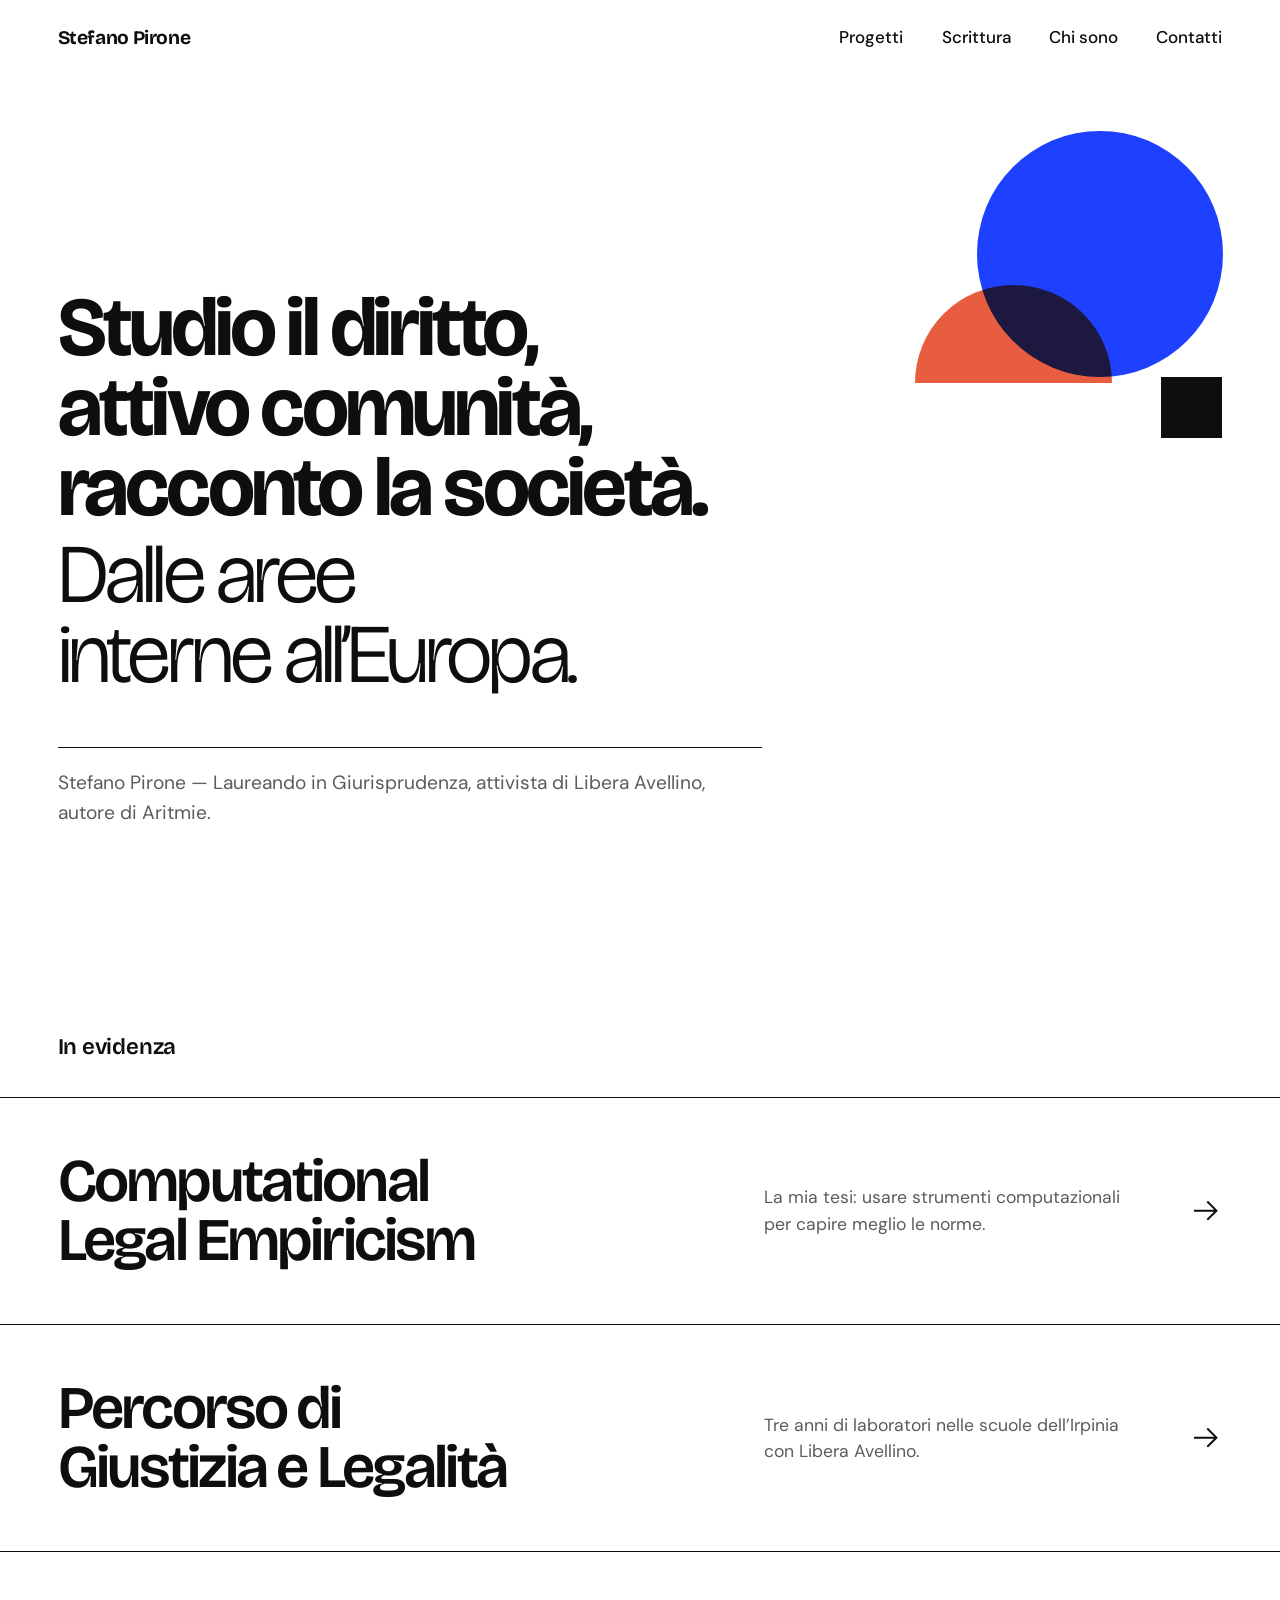
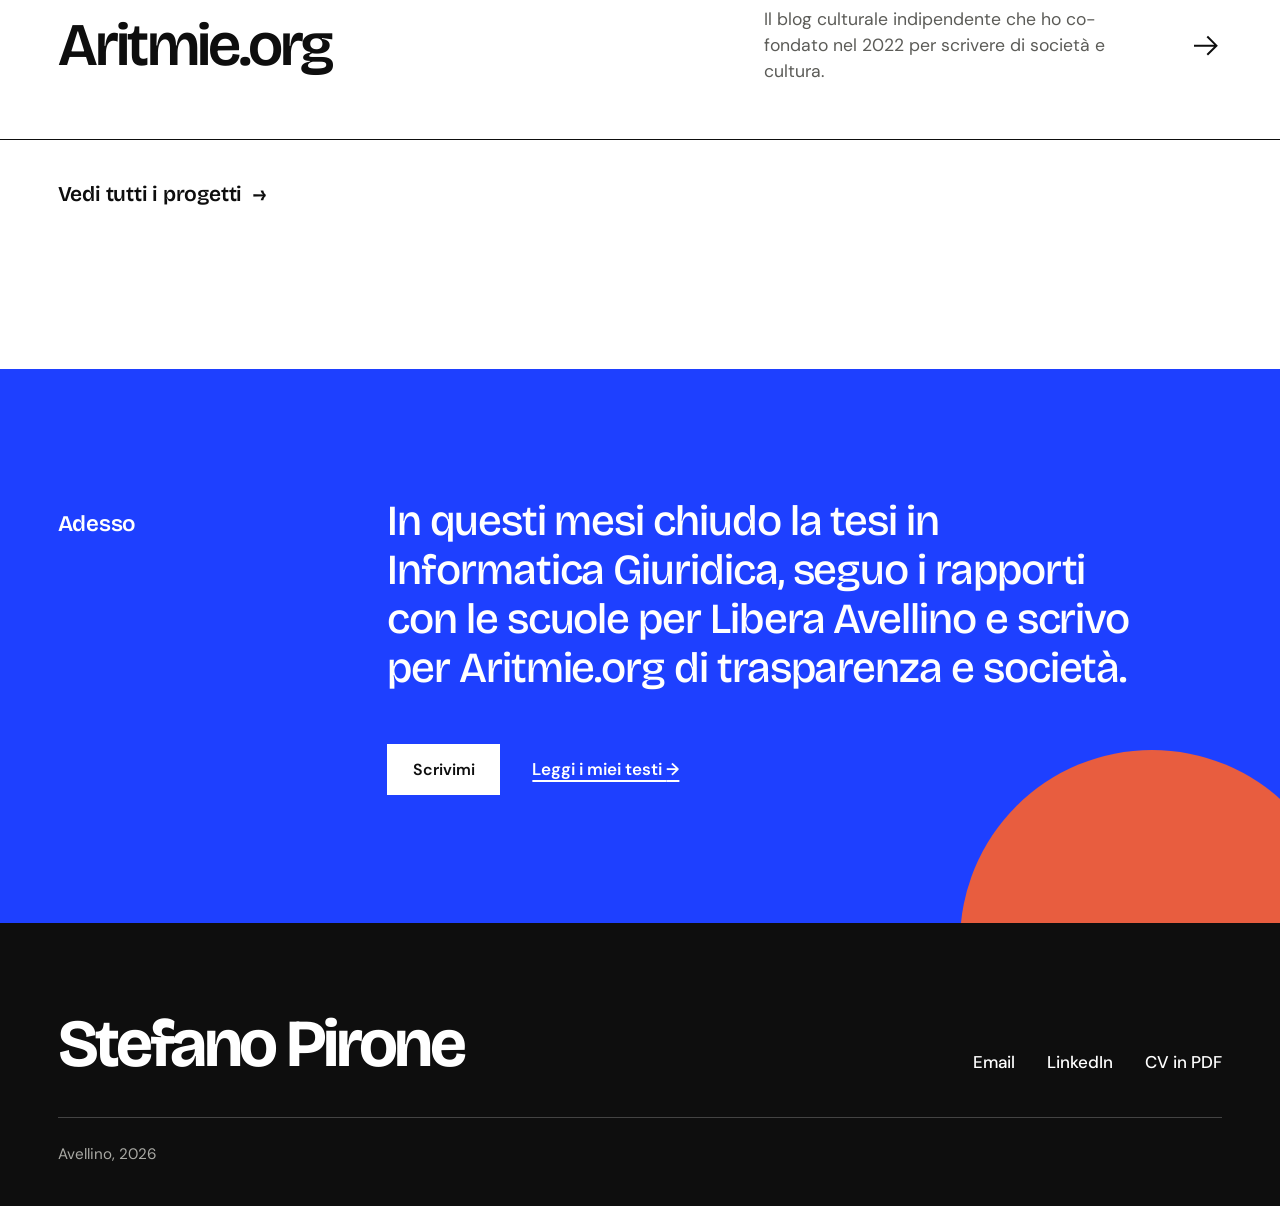
==== commit 152f568e: "Update index.html" ====
--- a/index.html
+++ b/index.html
@@ -51,10 +51,10 @@
     <section class="view" data-view="home" aria-labelledby="home-title">
       <div class="hero wrap">
         <h1 class="hero__title" id="home-title" tabindex="-1">
-          <span class="hero__line"><span class="v v--1">Studio</span>, <span class="v v--2">attivo</span> e <span class="v v--3">racconto</span> la società</span>
-          <span class="hero__line hero__tail">— attraverso il diritto, il digitale e i territori.</span>
+          <span class="hero__line"><span class="v v--1">Studio</span> il diritto, <span class="v v--2">attivo</span> comunità, <span class="v v--3">racconto</span> la società.</span>
+          <span class="hero__line hero__tail">Dalle aree interne all’Europa.</span>
         </h1>
-        <p class="hero__sub">Stefano Pirone — Giurisprudenza, informatica giuridica, attivazione civica e scrittura.</p>
+        <p class="hero__sub">Stefano Pirone — Laureando in Giurisprudenza, attivista di Libera Avellino, autore di Aritmie.</p>
 
         <div class="hero__art" aria-hidden="true">
           <span class="shape shape--circle"></span>
@@ -132,7 +132,21 @@
           <span class="shape shape--half"></span>
         </div>
       </div>
-
+      
+<div class="wrap" style="margin-top: 3rem; margin-bottom: 4rem;">
+        <blockquote style="background: #F3F3F1; border-left: 4px solid #1E40FF; padding: 2rem 2.25rem; margin: 0;">
+          <p style="margin: 0 0 1.25rem 0; font-size: 1.1rem; line-height: 1.65; color: #0E0E0E;">
+            [Tutti i cittadini hanno pari dignità sociale e sono eguali davanti alla legge, senza distinzione di sesso, di razza, di lingua, di religione, di opinioni politiche, di condizioni personali e sociali.]
+          </p>
+          <p style="margin: 0 0 1.5rem 0; font-size: 1.1rem; line-height: 1.65; color: #0E0E0E;">
+            [È compito della Repubblica rimuovere gli ostacoli di ordine economico e sociale, che, limitando di fatto la libertà e l'eguaglianza dei cittadini, impediscono il pieno sviluppo della persona umana e l'effettiva partecipazione di tutti i lavoratori all'organizzazione politica, economica e sociale del Paese.]
+          </p>
+          <footer style="font-size: 0.9rem; font-weight: 600; color: #1E40FF; letter-spacing: 0.02em;">
+            Art. 3, Costituzione della Repubblica Italiana
+          </footer>
+        </blockquote>
+      </div>
+      
       <div class="education wrap">
         <h2 class="section-title">Formazione</h2>
         <ul class="education__list" id="education-list"></ul>
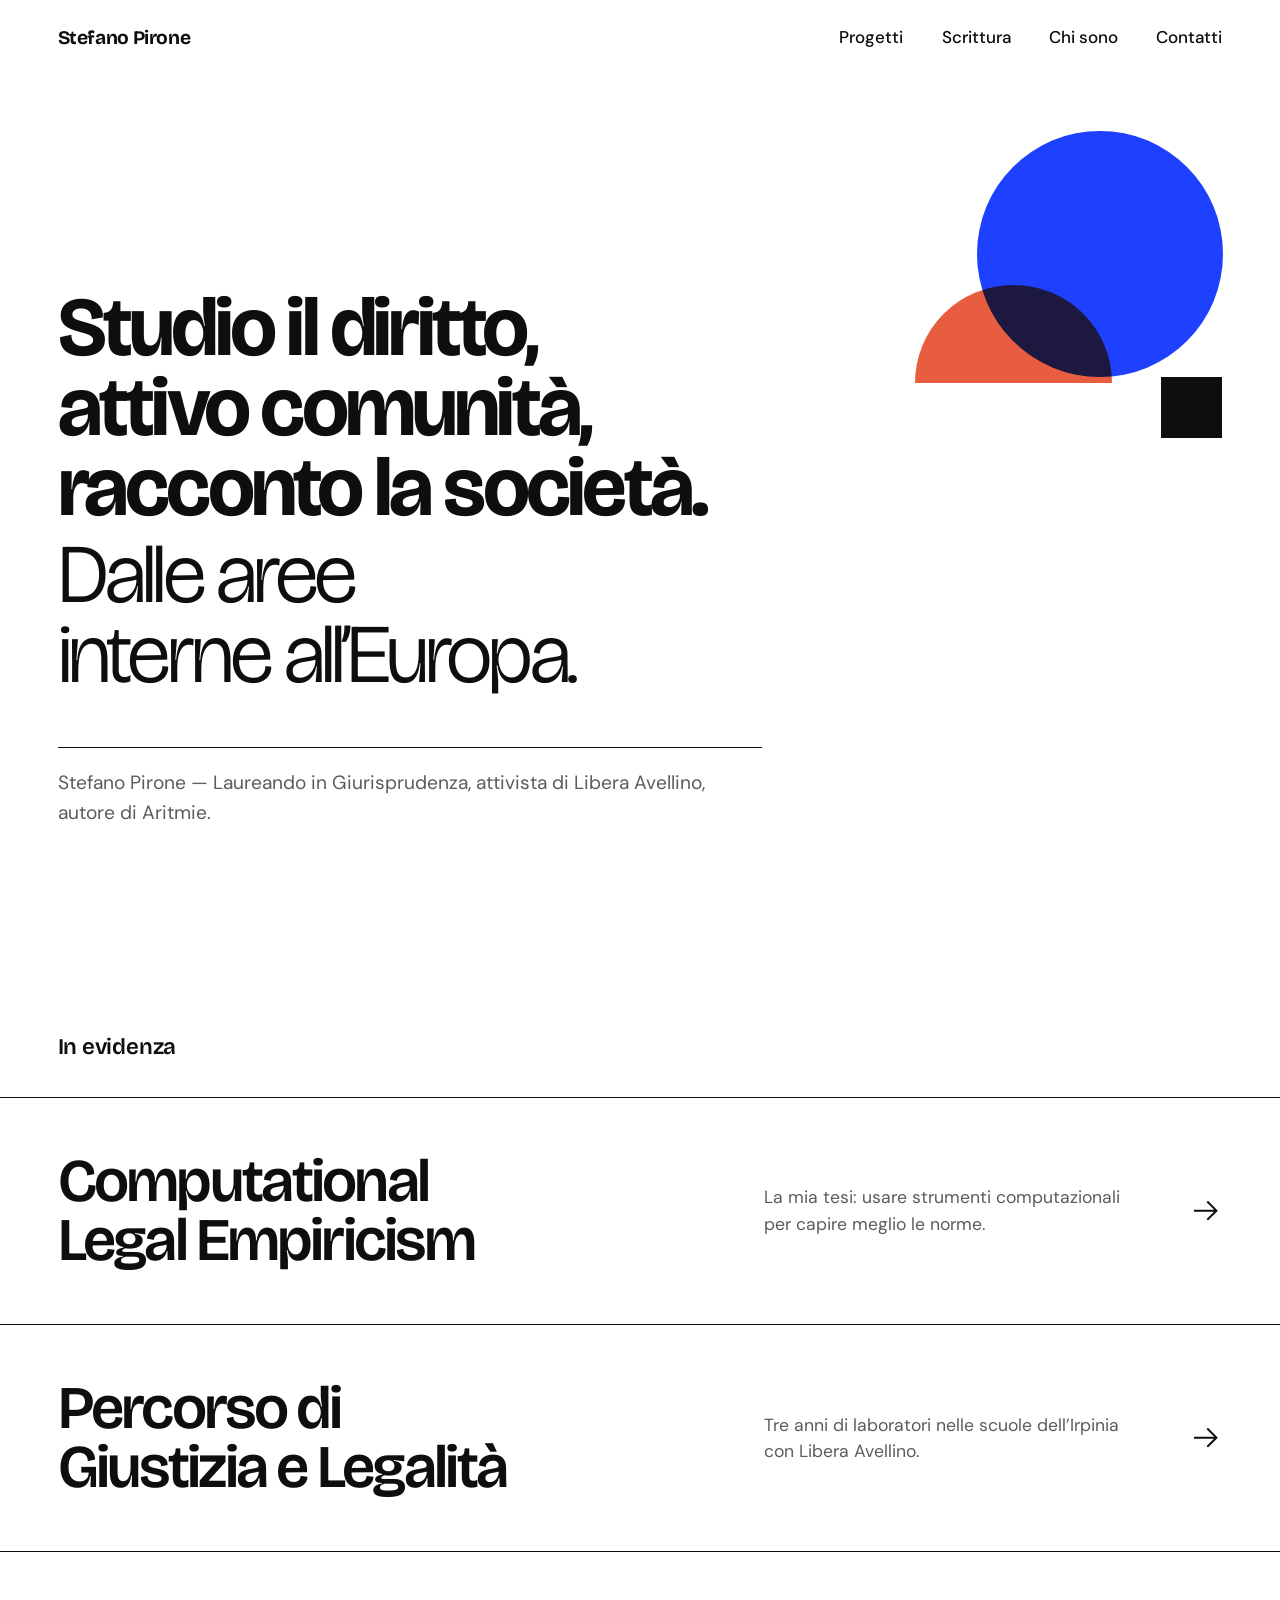
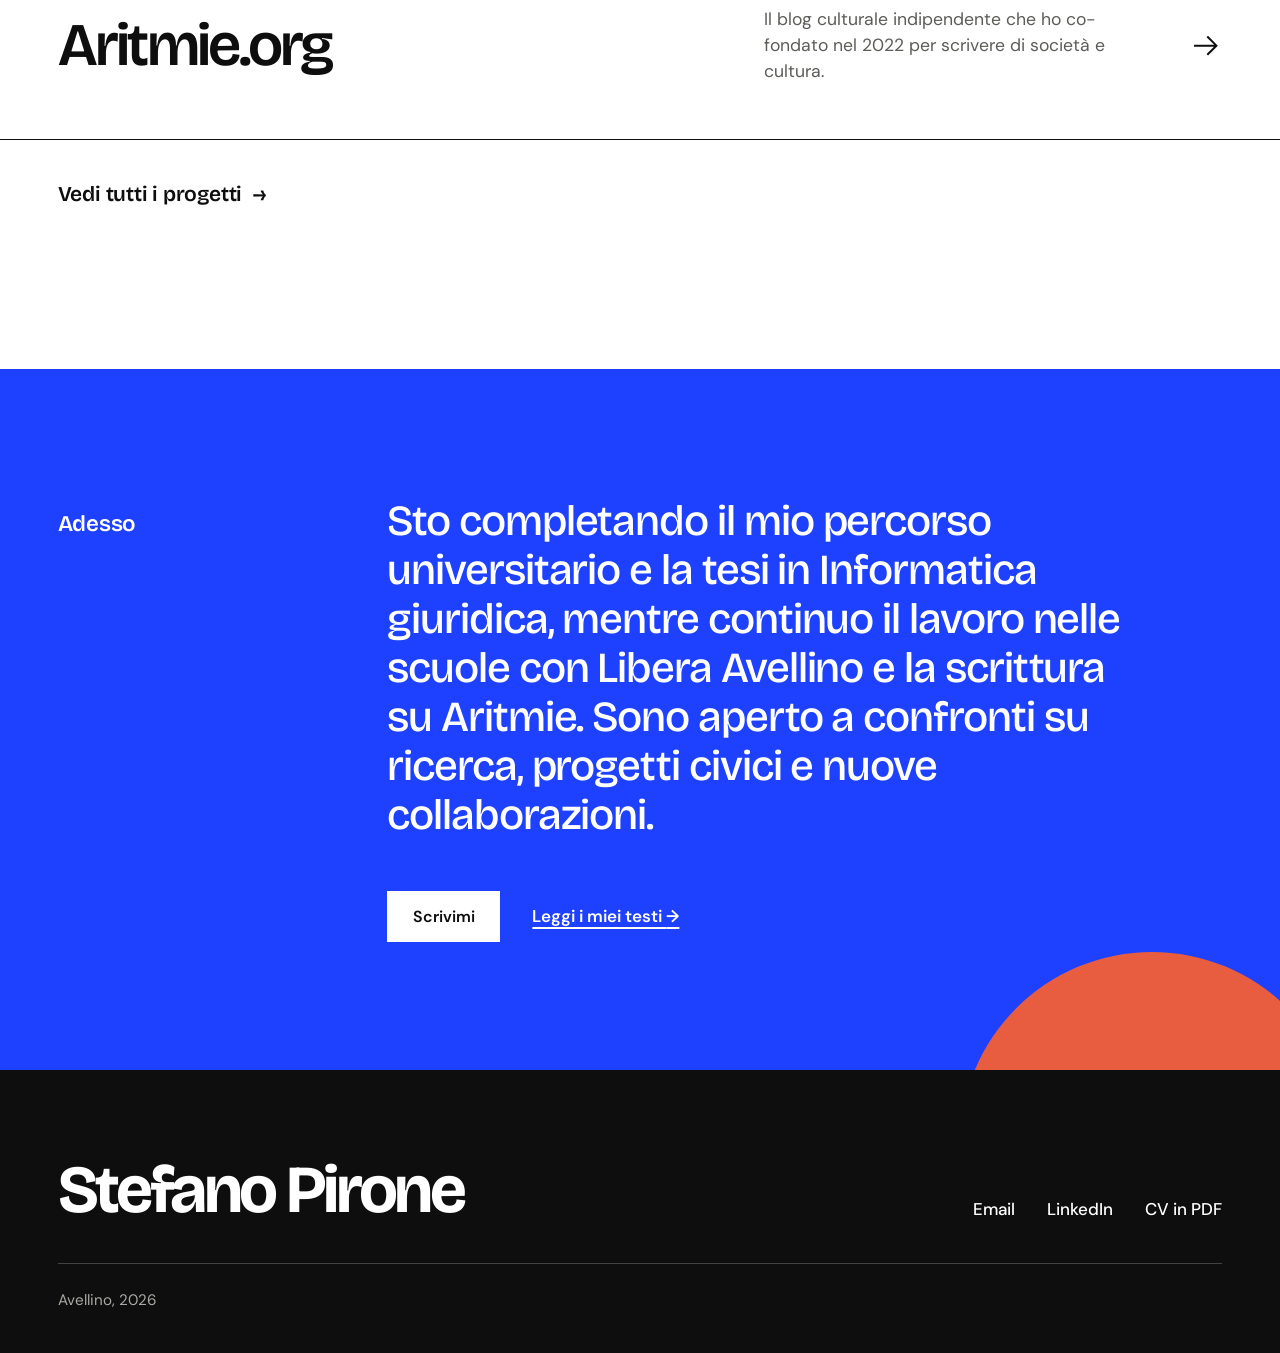
==== commit ec73844d: "Update index.html" ====
--- a/index.html
+++ b/index.html
@@ -133,19 +133,21 @@
         </div>
       </div>
       
-<div class="wrap" style="margin-top: 3rem; margin-bottom: 4rem;">
-        <blockquote style="background: #F3F3F1; border-left: 4px solid #1E40FF; padding: 2rem 2.25rem; margin: 0;">
-          <p style="margin: 0 0 1.25rem 0; font-size: 1.1rem; line-height: 1.65; color: #0E0E0E;">
-            [Tutti i cittadini hanno pari dignità sociale e sono eguali davanti alla legge, senza distinzione di sesso, di razza, di lingua, di religione, di opinioni politiche, di condizioni personali e sociali.]
+<section style="background: #1E40FF; color: #E85D3F; padding: clamp(4rem, 8vw, 7rem) 0; margin: 4rem 0;">
+        <div class="wrap" style="max-width: 960px;">
+          <p style="font-family: 'DM Sans', sans-serif; font-size: 0.85rem; font-weight: 600; text-transform: uppercase; letter-spacing: 0.12em; color: #E85D3F; margin: 0 0 2rem 0;">
+            Art. 3 — Costituzione della Repubblica Italiana
           </p>
-          <p style="margin: 0 0 1.5rem 0; font-size: 1.1rem; line-height: 1.65; color: #0E0E0E;">
-            [È compito della Repubblica rimuovere gli ostacoli di ordine economico e sociale, che, limitando di fatto la libertà e l'eguaglianza dei cittadini, impediscono il pieno sviluppo della persona umana e l'effettiva partecipazione di tutti i lavoratori all'organizzazione politica, economica e sociale del Paese.]
-          </p>
-          <footer style="font-size: 0.9rem; font-weight: 600; color: #1E40FF; letter-spacing: 0.02em;">
-            Art. 3, Costituzione della Repubblica Italiana
-          </footer>
-        </blockquote>
-      </div>
+          <blockquote style="margin: 0; font-family: 'Bricolage Grotesque', sans-serif; font-weight: 400; font-size: clamp(1.35rem, 2.6vw, 2.05rem); line-height: 1.42; letter-spacing: -0.015em;">
+            <p style="margin: 0 0 1.75rem 0; color: #FFFFFF;">
+              Tutti i cittadini hanno pari dignità sociale e sono eguali davanti alla legge, senza distinzione di sesso, di razza, di lingua, di religione, di opinioni politiche, di condizioni personali e sociali.
+            </p>
+            <p style="margin: 0; color: rgba(255, 255, 255, 0.82);">
+             È compito della Repubblica rimuovere gli ostacoli di ordine economico e sociale, che, limitando di fatto la libertà e l'eguaglianza dei cittadini, impediscono il pieno sviluppo della persona umana e l'effettiva partecipazione di tutti i lavoratori all'organizzazione politica, economica e sociale del Paese.
+            </p>
+          </blockquote>
+        </div>
+      </section>
       
       <div class="education wrap">
         <h2 class="section-title">Formazione</h2>
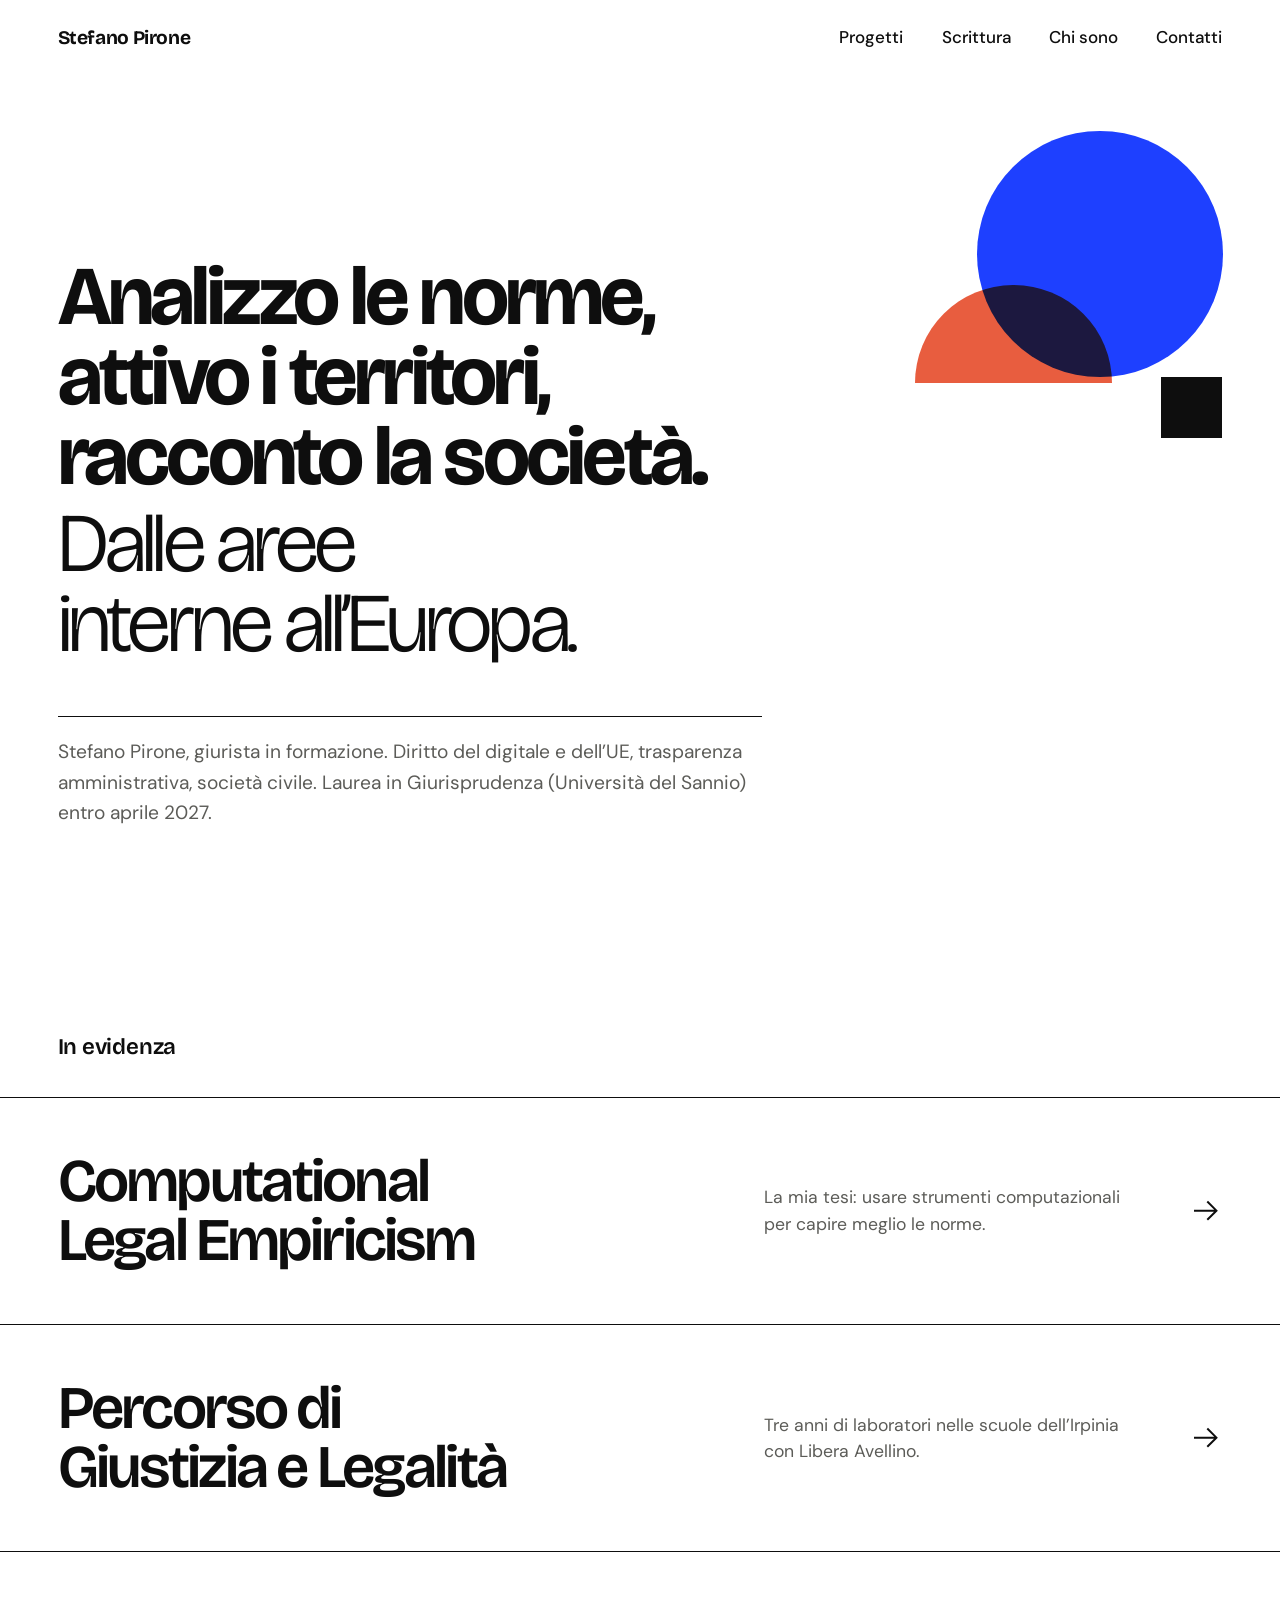
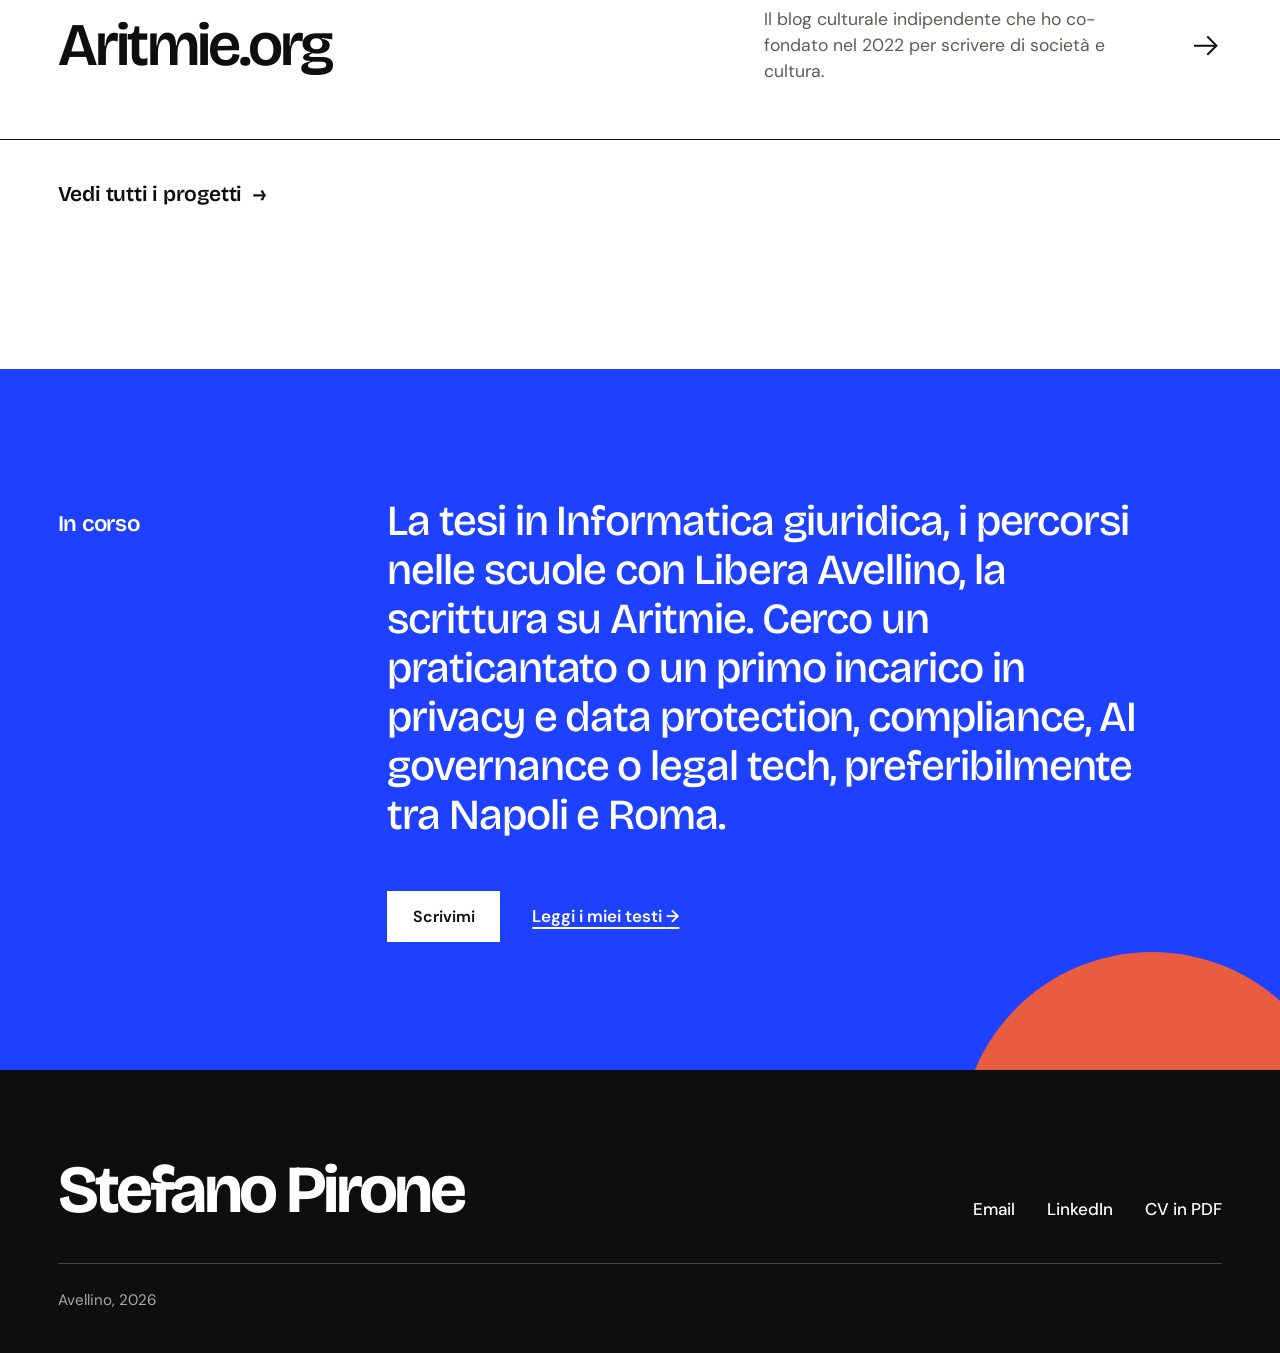
==== commit b74574eb: "Add files via upload Aggiornamento contenuti" ====
--- a/index.html
+++ b/index.html
@@ -3,13 +3,13 @@
 <head>
   <meta charset="utf-8" />
   <meta name="viewport" content="width=device-width, initial-scale=1" />
-  <title>Stefano Pirone</title>
-  <meta name="description" content="Stefano Pirone. Studio, attivo e racconto la società attraverso il diritto, il digitale e i territori. Giurisprudenza, informatica giuridica, attivazione civica e scrittura." />
+  <title>Stefano Pirone — giurista in formazione</title>
+  <meta name="description" content="Stefano Pirone, giurista in formazione. Diritto del digitale e dell’UE, trasparenza amministrativa, società civile. Laurea in Giurisprudenza all’Università del Sannio entro aprile 2027." />
   <meta name="theme-color" content="#FFFFFF" />
   <meta property="og:type" content="website" />
   <meta property="og:locale" content="it_IT" />
   <meta property="og:title" content="Stefano Pirone" />
-  <meta property="og:description" content="Studio, attivo e racconto la società attraverso il diritto, il digitale e i territori." />
+  <meta property="og:description" content="Giurista in formazione: diritto del digitale e dell’UE, trasparenza amministrativa, società civile." />
   <link rel="icon" href="/assets/favicon.svg" type="image/svg+xml" />
 
   <link rel="preconnect" href="https://fonts.googleapis.com" />
@@ -51,10 +51,10 @@
     <section class="view" data-view="home" aria-labelledby="home-title">
       <div class="hero wrap">
         <h1 class="hero__title" id="home-title" tabindex="-1">
-          <span class="hero__line"><span class="v v--1">Studio</span> il diritto, <span class="v v--2">attivo</span> comunità, <span class="v v--3">racconto</span> la società.</span>
+          <span class="hero__line"><span class="v v--1">Analizzo</span> le norme, <span class="v v--2">attivo</span> i territori, <span class="v v--3">racconto</span> la società.</span>
           <span class="hero__line hero__tail">Dalle aree interne all’Europa.</span>
         </h1>
-        <p class="hero__sub">Stefano Pirone — Laureando in Giurisprudenza, attivista di Libera Avellino, autore di Aritmie.</p>
+        <p class="hero__sub">Stefano Pirone, giurista in formazione. Diritto del digitale e dell’UE, trasparenza amministrativa, società civile. Laurea in Giurisprudenza (Università del Sannio) entro aprile 2027.</p>
 
         <div class="hero__art" aria-hidden="true">
           <span class="shape shape--circle"></span>
@@ -75,7 +75,7 @@
 
       <div class="now">
         <div class="wrap now__inner">
-          <h2 class="now__title">Adesso</h2>
+          <h2 class="now__title">In corso</h2>
           <p class="now__text" id="now-text"></p>
           <div class="now__actions">
             <a class="btn btn--light" href="/contatti">Scrivimi</a>
@@ -133,21 +133,23 @@
         </div>
       </div>
       
-<section style="background: #1E40FF; color: #E85D3F; padding: clamp(4rem, 8vw, 7rem) 0; margin: 4rem 0;">
+<section style="background: #1E40FF; color: #FFFFFF; padding: clamp(4rem, 8vw, 7rem) 0; margin: 4rem 0;">
         <div class="wrap" style="max-width: 960px;">
-          <p style="font-family: 'DM Sans', sans-serif; font-size: 0.85rem; font-weight: 600; text-transform: uppercase; letter-spacing: 0.12em; color: #E85D3F; margin: 0 0 2rem 0;">
-            Art. 3 — Costituzione della Repubblica Italiana
+          <p style="font-family: 'DM Sans', sans-serif; font-size: 0.85rem; font-weight: 600; text-transform: uppercase; letter-spacing: 0.12em; color: #FFFFFF; margin: 0 0 2rem 0;">
+            Art. 3, secondo comma — Costituzione della Repubblica Italiana
           </p>
           <blockquote style="margin: 0; font-family: 'Bricolage Grotesque', sans-serif; font-weight: 400; font-size: clamp(1.35rem, 2.6vw, 2.05rem); line-height: 1.42; letter-spacing: -0.015em;">
-            <p style="margin: 0 0 1.75rem 0; color: #FFFFFF;">
-              Tutti i cittadini hanno pari dignità sociale e sono eguali davanti alla legge, senza distinzione di sesso, di razza, di lingua, di religione, di opinioni politiche, di condizioni personali e sociali.
-            </p>
-            <p style="margin: 0; color: rgba(255, 255, 255, 0.82);">
-             È compito della Repubblica rimuovere gli ostacoli di ordine economico e sociale, che, limitando di fatto la libertà e l'eguaglianza dei cittadini, impediscono il pieno sviluppo della persona umana e l'effettiva partecipazione di tutti i lavoratori all'organizzazione politica, economica e sociale del Paese.
+            <p style="margin: 0; color: #FFFFFF;">
+              È compito della Repubblica rimuovere gli ostacoli di ordine economico e sociale, che, limitando di fatto la libertà e l’eguaglianza dei cittadini, impediscono il pieno sviluppo della persona umana e l’effettiva partecipazione di tutti i lavoratori all’organizzazione politica, economica e sociale del Paese.
             </p>
           </blockquote>
         </div>
       </section>
+
+      <div class="education wrap">
+        <h2 class="section-title">Su cosa lavoro, in diritto</h2>
+        <ul class="education__list" id="legal-list"></ul>
+      </div>
       
       <div class="education wrap">
         <h2 class="section-title">Formazione</h2>
